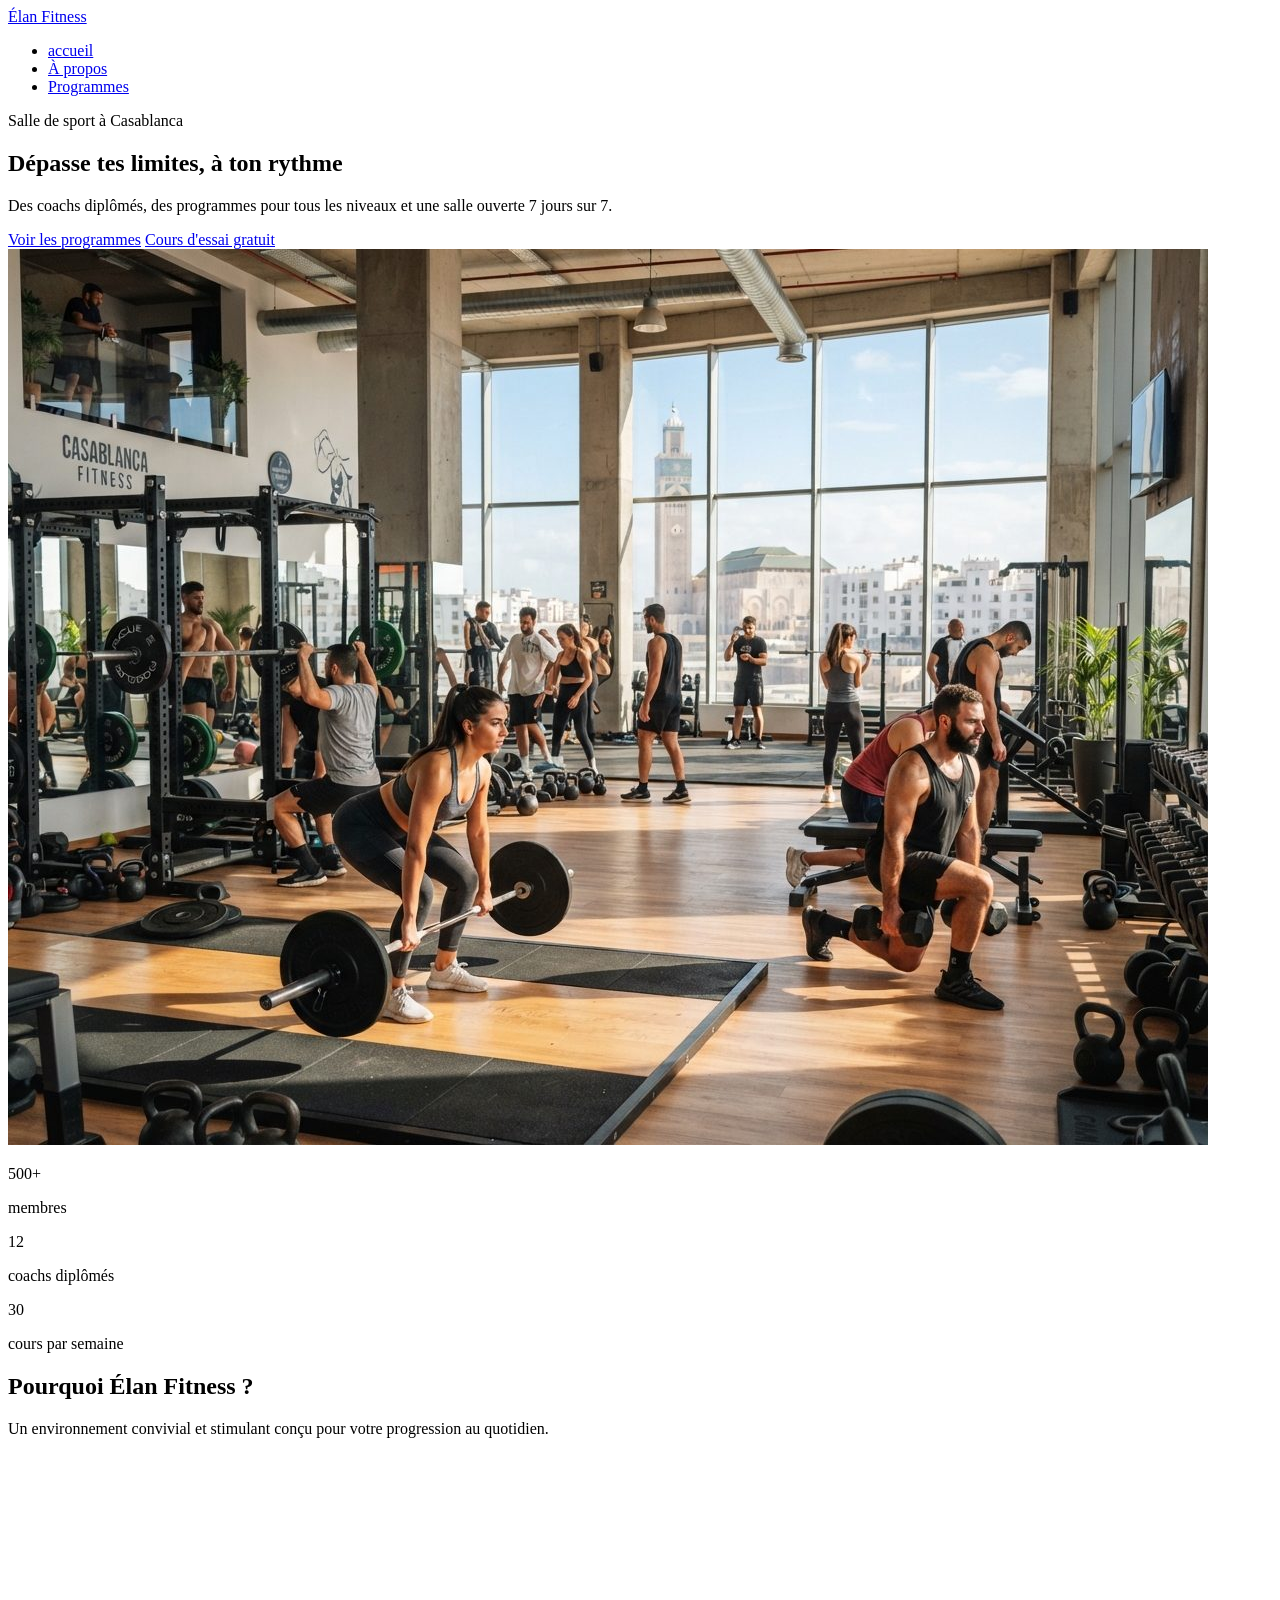
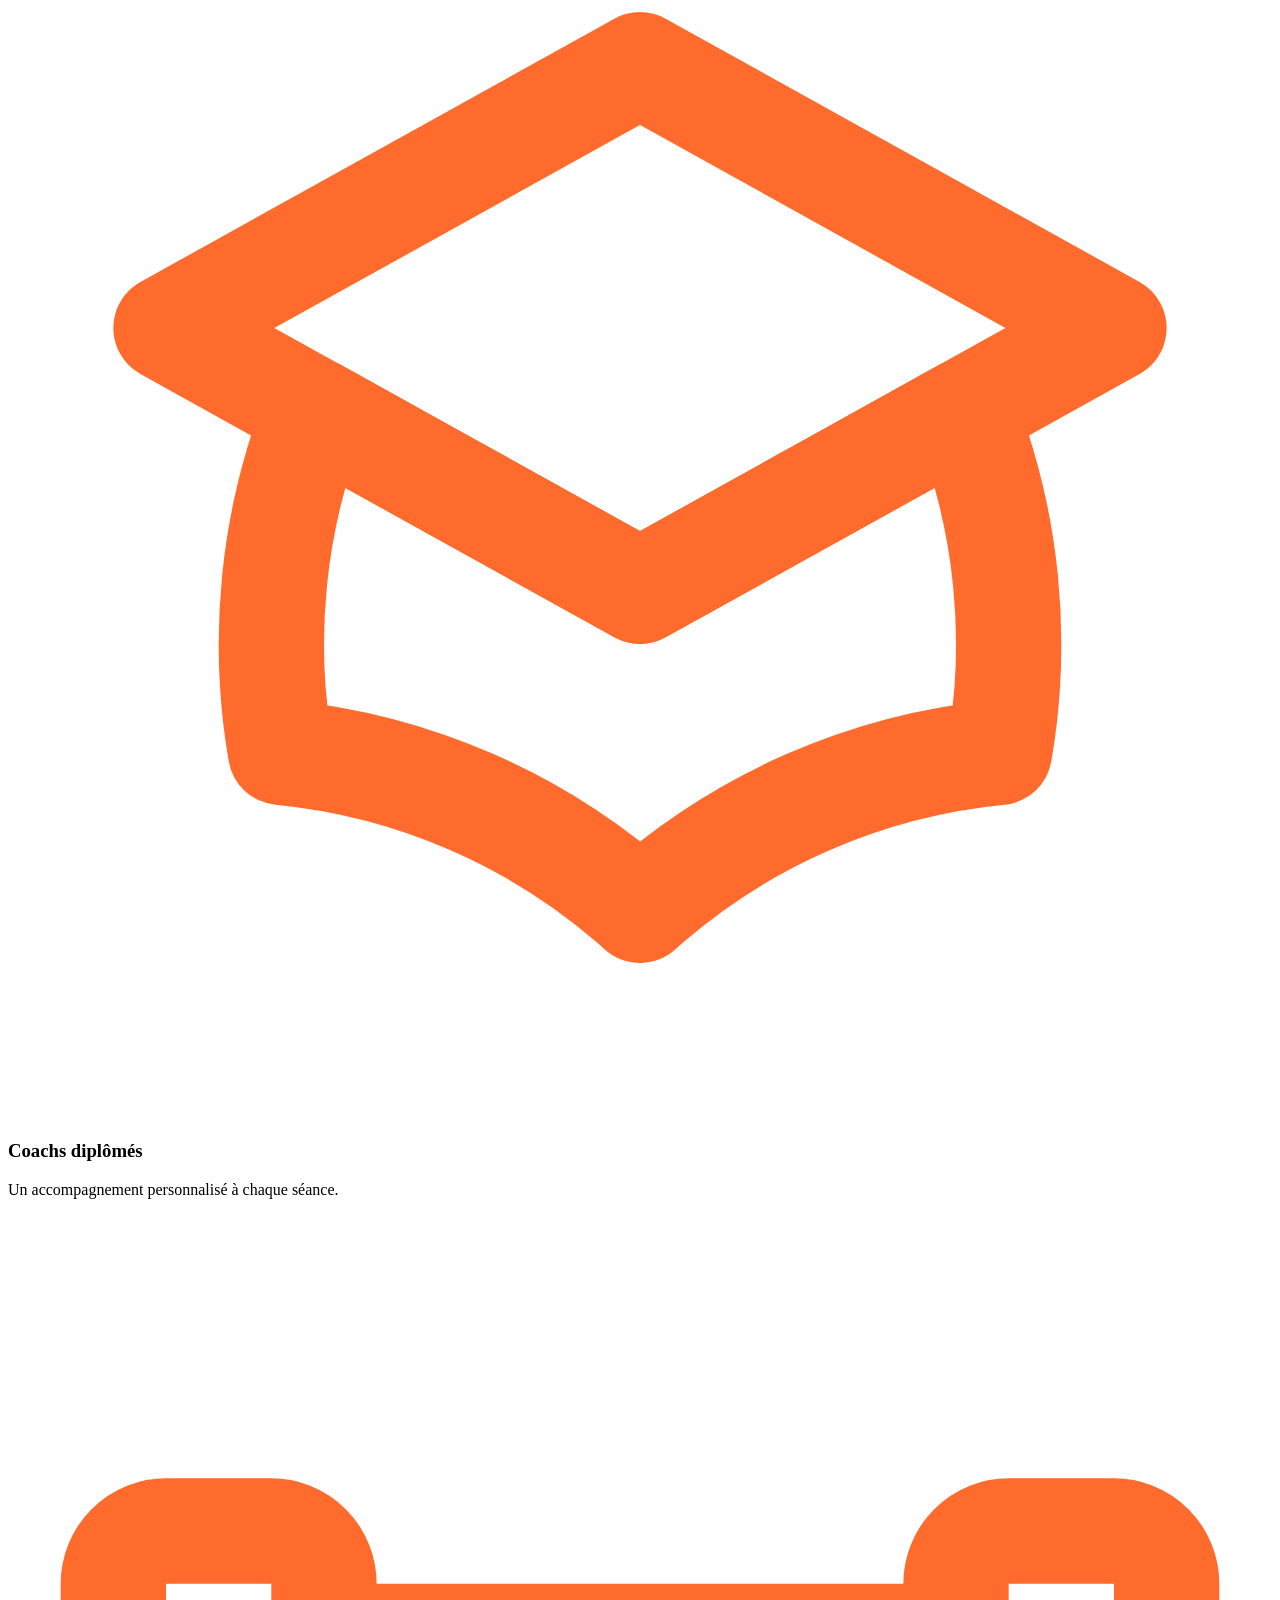
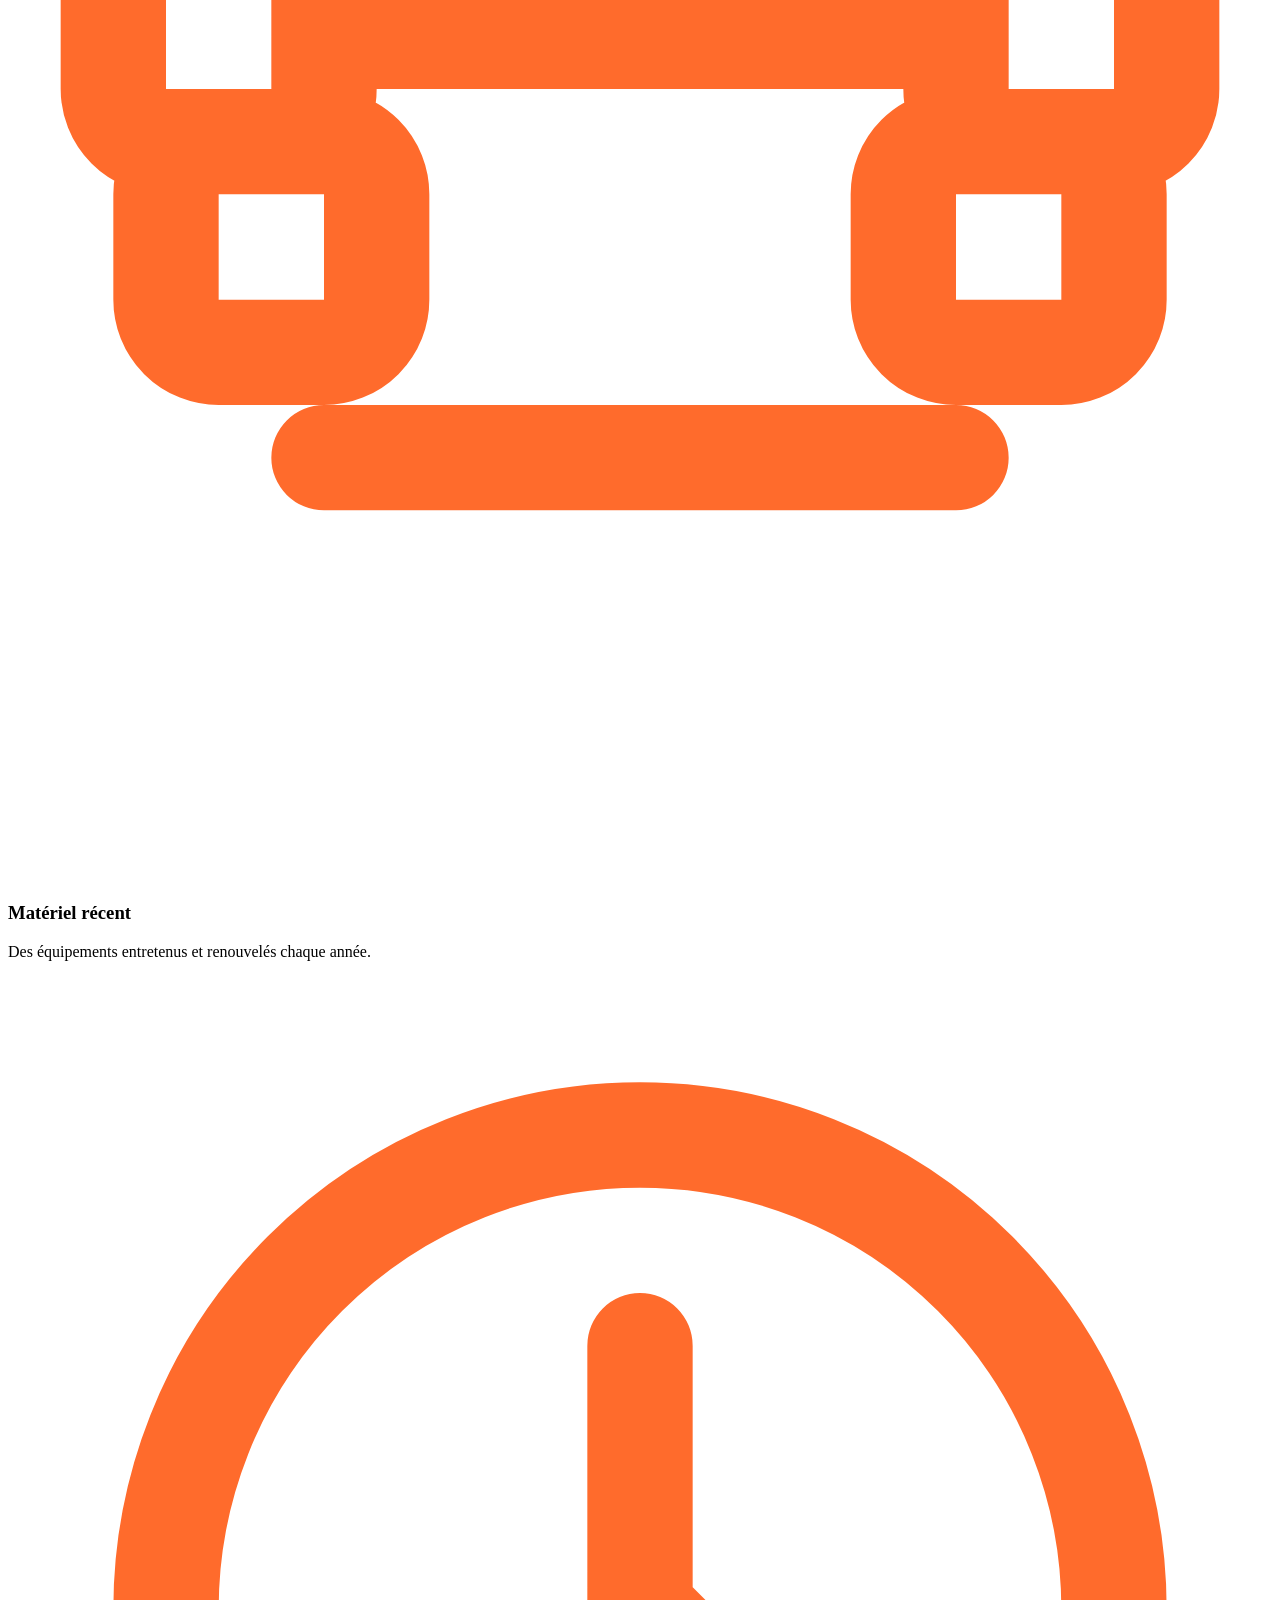
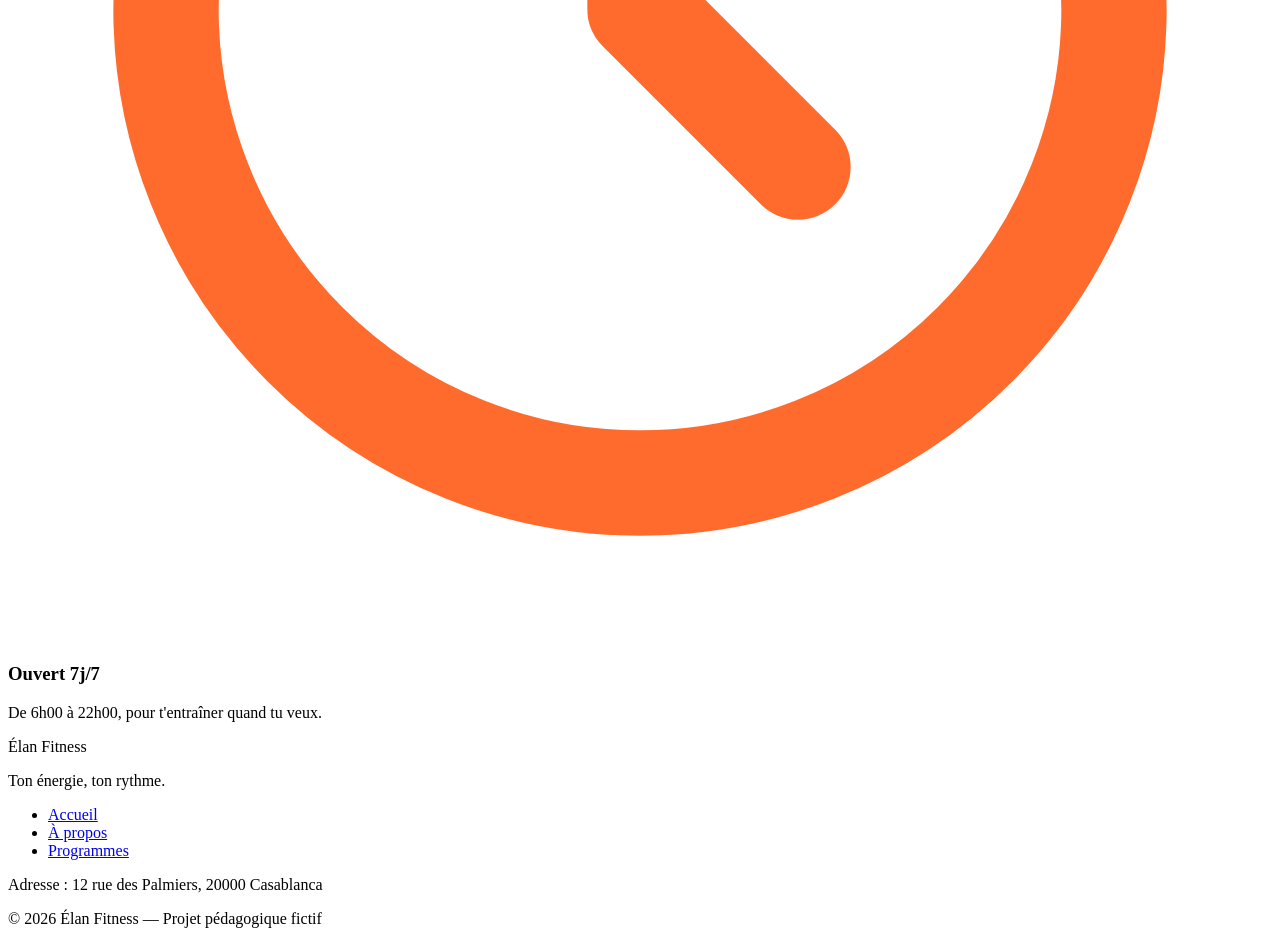
==== index.html @ ed22708d "first commit" ====
<!DOCTYPE html>
<html lang="fr">
<head>
  <meta charset="UTF-8">
  <meta name="viewport" content="width=device-width, initial-scale=1">
  <meta name="description" content="Élan Fitness, salle de sport à Casablanca : musculation, yoga, cardio et boxe fitness avec des coachs diplômés. Réservez votre cours d'essai gratuit.">
  <title>Élan Fitness | Salle de sport à Casablanca</title>

  <link rel="preconnect" href="https://fonts.googleapis.com">
  <link rel="preconnect" href="https://fonts.gstatic.com" crossorigin>
  <link href="https://fonts.googleapis.com/css2?family=Inter:wght@400;500;600&family=Poppins:wght@600;700;800&display=swap" rel="stylesheet">

  <link rel="stylesheet" href="style.css">
</head>

<body>

  <header class="en-tete">
    <div class="conteneur en-tete-contenu">
      <a href="#accueil" class="logo">Élan Fitness</a>

      <nav aria-label="Navigation principale">
        <ul class="menu">
          <li><a href="index.html" class="lien-actif">accueil</a></li>
          <li><a href="index2.html">À propos</a></li>
          <li><a href="index3.html">Programmes</a></li>
        </ul>
      </nav>
    </div>
  </header>

  <main>

    <section id="accueil" class="hero">
      <div class="conteneur">

        <div class="hero-contenu">
          <div class="hero-texte">
            <p class="sur-titre">Salle de sport à Casablanca</p>
            <h1>Dépasse tes limites, à ton rythme</h1>
            <p class="hero-description">
              Des coachs diplômés, des programmes pour tous les niveaux et une salle ouverte 7 jours sur 7.
            </p>
            <div class="boutons">
              <a href="#programmes" class="bouton bouton-principal">Voir les programmes</a>
              <a href="#contact" class="bouton bouton-secondaire">Cours d'essai gratuit</a>
            </div>
          </div>

          <img class="hero-image" src="img/hero.jpg" alt="Des personnes s'entraînent dans une salle de sport lumineuse à Casablanca">
        </div>

        <div class="chiffres">
          <div class="chiffre">
            <p class="chiffre-nombre">500+</p>
            <p>membres</p>
          </div>
          <div class="chiffre">
            <p class="chiffre-nombre">12</p>
            <p>coachs diplômés</p>
          </div>
          <div class="chiffre">
            <p class="chiffre-nombre">30</p>
            <p>cours par semaine</p>
          </div>
        </div>

      </div>
    </section>

    <section class="section section-blanche">
      <div class="conteneur">

        <div class="section-titre">
          <h2>Pourquoi Élan Fitness ?</h2>
          <p>Un environnement convivial et stimulant conçu pour votre progression au quotidien.</p>
        </div>

        <div class="cartes">
          <article class="carte carte-avantage">
            <div class="icone"><img src="img/icone-coach.svg" alt=""></div>
            <h3>Coachs diplômés</h3>
            <p>Un accompagnement personnalisé à chaque séance.</p>
          </article>

          <article class="carte carte-avantage">
            <div class="icone"><img src="img/icone-materiel.svg" alt=""></div>
            <h3>Matériel récent</h3>
            <p>Des équipements entretenus et renouvelés chaque année.</p>
          </article>

          <article class="carte carte-avantage">
            <div class="icone"><img src="img/icone-horloge.svg" alt=""></div>
            <h3>Ouvert 7j/7</h3>
            <p>De 6h00 à 22h00, pour t'entraîner quand tu veux.</p>
          </article>
        </div>

      </div>
    </section>
    
  <footer class="pied-de-page">
    <div class="conteneur">

      <div class="pied-haut">
        <div>
          <p class="logo logo-clair">Élan Fitness</p>
          <p class="slogan">Ton énergie, ton rythme.</p>
        </div>

        <nav aria-label="Navigation du pied de page">
          <ul class="menu menu-pied">
            <li><a href="index.html">Accueil</a></li>
            <li><a href="index2.html">À propos</a></li>
            <li><a href="index3.html">Programmes</a></li>
          </ul>
        </nav>
      </div>

      <div class="pied-bas">
        <p>Adresse : 12 rue des Palmiers, 20000 Casablanca</p>
        <p>&copy; 2026 Élan Fitness — Projet pédagogique fictif</p>
      </div>

    </div>
  </footer>
  </main>
</body>
</html>
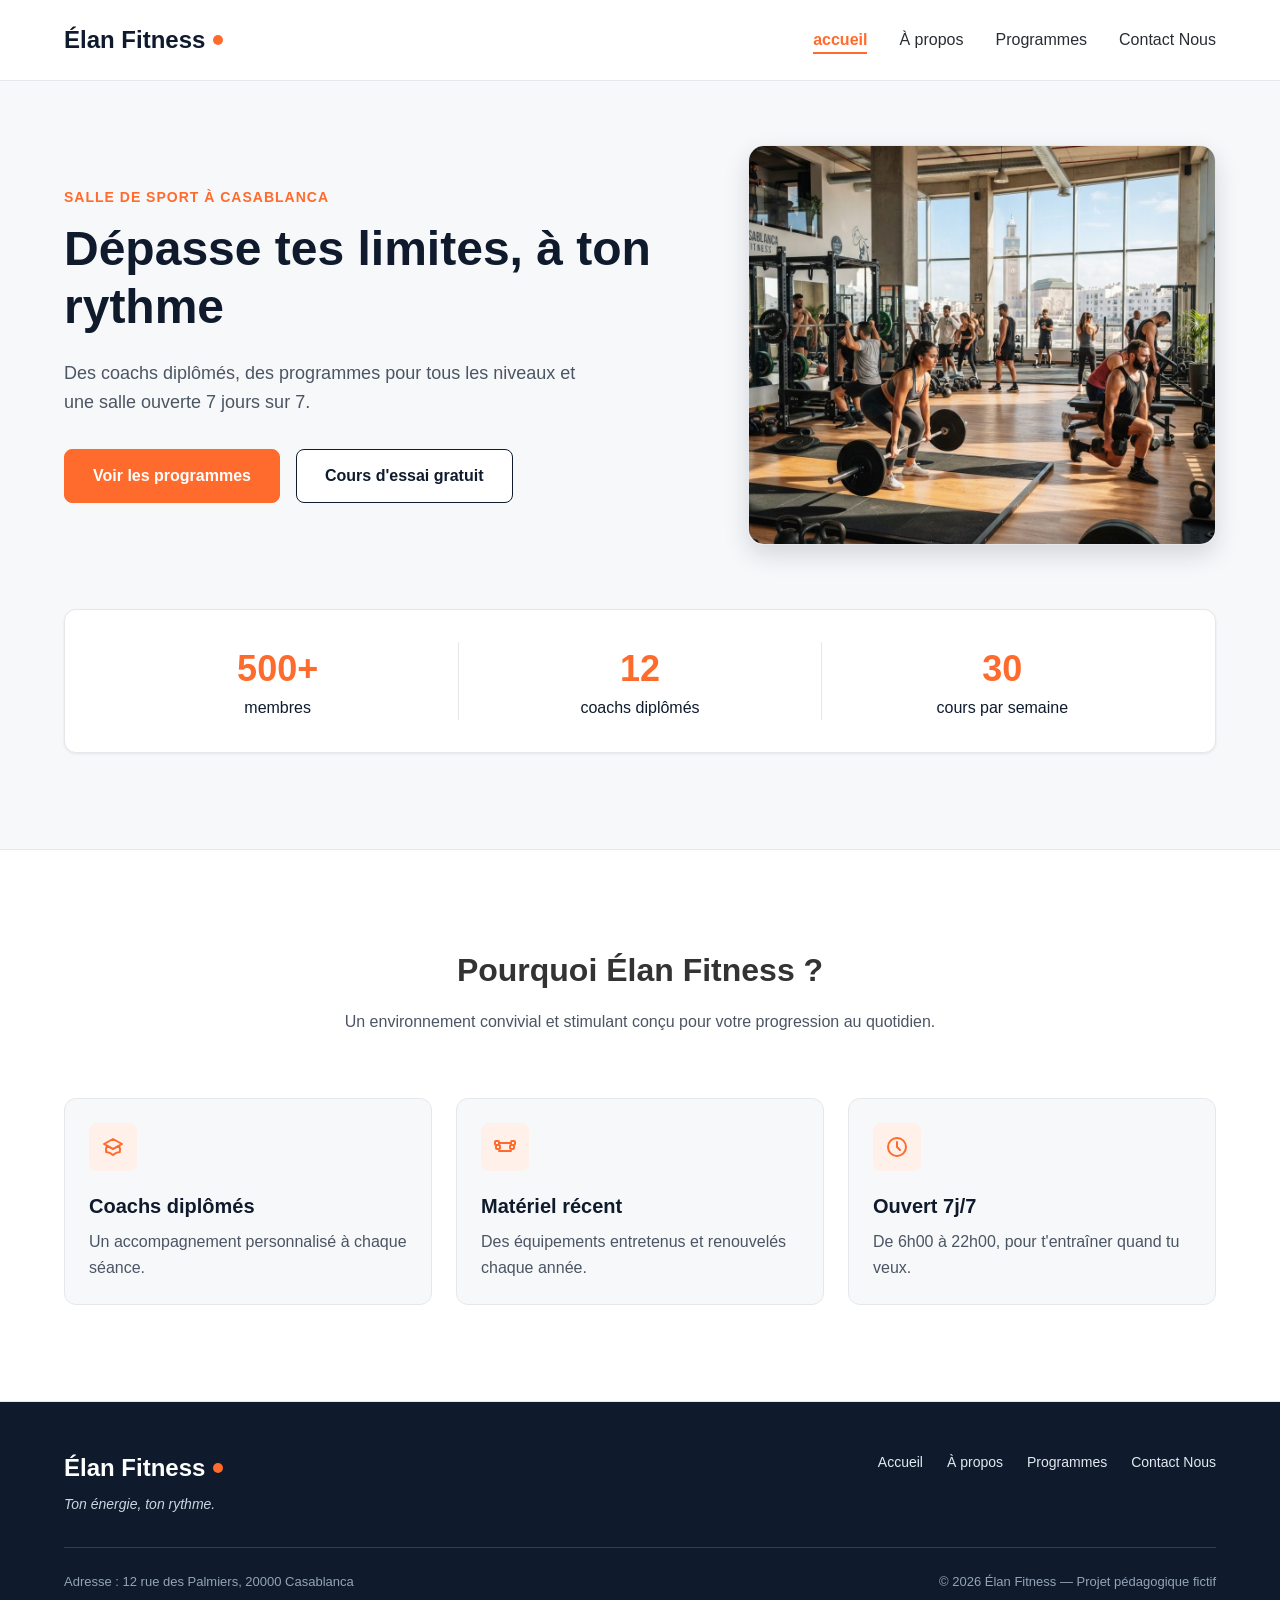
==== commit 7d80d639: "secend commit" ====
--- a/index.html
+++ b/index.html
@@ -24,6 +24,7 @@
           <li><a href="index.html" class="lien-actif">accueil</a></li>
           <li><a href="index2.html">À propos</a></li>
           <li><a href="index3.html">Programmes</a></li>
+          <li><a href="contact.html">Contact Nous</a></li>
         </ul>
       </nav>
     </div>
@@ -113,6 +114,7 @@
             <li><a href="index.html">Accueil</a></li>
             <li><a href="index2.html">À propos</a></li>
             <li><a href="index3.html">Programmes</a></li>
+            <li><a href="contact.html">Contact Nous</a></li>
           </ul>
         </nav>
       </div>
--- a/style.css
+++ b/style.css
@@ -0,0 +1,605 @@
+* {
+  box-sizing: border-box;
+  margin: 0;
+  padding: 0;
+}
+
+html {
+  scroll-behavior: smooth;
+}
+
+body {
+  font-family: 'Inter', Arial, sans-serif;
+  font-size: 16px;
+  line-height: 1.5;
+  color: #282d34;
+  background-color: #F7F8FA;
+}
+
+h1, h2, h3, h4 {
+  font-family: 'Poppins', Arial, sans-serif;
+  color: #0F1B2D;
+}
+
+a {
+  color: inherit;
+  text-decoration: none;
+}
+
+ul {
+  list-style: none;
+}
+
+img {
+  display: block;
+  max-width: 100%;
+}
+
+a:focus-visible,
+button:focus-visible {
+  outline: 3px solid #FF6B2C;
+  outline-offset: 2px;
+}
+
+.conteneur {
+  width: 100%;
+  max-width: 1200px;
+  margin: 0 auto;
+  padding: 0 24px;
+}
+
+.section {
+  padding: 96px 0;
+}
+
+.section-blanche {
+  background-color: #FFFFFF;
+  border-top: 1px solid #E5E7EB;
+  border-bottom: 1px solid #E5E7EB;
+}
+
+.section-titre {
+  max-width: 640px;
+  margin: 0 auto 64px;
+  text-align: center;
+}
+
+.section-titre h2 {
+  font-size: 32px;
+  margin-bottom: 16px;
+}
+
+.section-titre h3 {
+  font-size: 26px;
+  margin-bottom: 12px;
+}
+
+.section-titre p {
+  color: #4B5563;
+}
+
+.sur-titre {
+  font-size: 14px;
+  font-weight: 600;
+  color: #FF6B2C;
+  text-transform: uppercase;
+  letter-spacing: 1px;
+  margin-bottom: 12px;
+}
+
+.bouton {
+  display: inline-block;
+  padding: 14px 28px;
+  border-radius: 8px;
+  font-size: 16px;
+  font-weight: 600;
+  text-align: center;
+  cursor: pointer;
+}
+
+.bouton-principal {
+  background-color: #FF6B2C;
+  border: 1px solid #FF6B2C;
+  color: #FFFFFF;
+}
+
+.bouton-principal:hover {
+  background-color: #F05817;
+}
+
+.bouton-secondaire {
+  background-color: #FFFFFF;
+  border: 1px solid #0F1B2D;
+  color: #0F1B2D;
+}
+
+.bouton-secondaire:hover {
+  background-color: #F3F4F6;
+}
+
+.cartes {
+  display: flex;
+  gap: 24px;
+}
+
+.carte {
+  flex: 1;
+  background-color: #FFFFFF;
+  border: 1px solid #E5E7EB;
+  border-radius: 12px;
+  box-shadow: 0 1px 3px rgba(15, 27, 45, 0.08);
+}
+
+.icone {
+  width: 48px;
+  height: 48px;
+  background-color: #FFF0EA;
+  border-radius: 8px;
+  display: flex;
+  align-items: center;
+  justify-content: center;
+}
+
+.icone img {
+  width: 24px;
+  height: 24px;
+}
+
+.icone-petite {
+  width: 32px;
+  height: 32px;
+  border-radius: 50%;
+}
+
+.icone-petite img {
+  width: 16px;
+  height: 16px;
+}
+
+.en-tete {
+  position: sticky;
+  top: 0;
+  z-index: 10;
+  background-color: #FFFFFF;
+  border-bottom: 1px solid #E5E7EB;
+}
+
+.en-tete-contenu {
+  height: 80px;
+  display: flex;
+  align-items: center;
+  justify-content: space-between;
+}
+
+.logo {
+  display: flex;
+  align-items: center;
+  font-family: 'Poppins', Arial, sans-serif;
+  font-size: 24px;
+  font-weight: 700;
+  color: #0F1B2D;
+}
+
+.logo::after {
+  content: "";
+  width: 10px;
+  height: 10px;
+  margin-left: 8px;
+  background-color: #FF6B2C;
+  border-radius: 50%;
+}
+
+.menu {
+  display: flex;
+  gap: 32px;
+}
+
+.menu a {
+  font-weight: 500;
+  padding-bottom: 4px;
+  border-bottom: 2px solid transparent;
+}
+
+.menu a:hover {
+  color: #FF6B2C;
+}
+
+.menu .lien-actif {
+  color: #FF6B2C;
+  font-weight: 600;
+  border-bottom-color: #FF6B2C;
+}
+
+.hero {
+  padding: 64px 0 96px;
+}
+
+.hero-contenu {
+  display: flex;
+  align-items: center;
+  gap: 32px;
+}
+
+.hero-texte {
+  flex: 7;
+}
+
+.hero-texte h1 {
+  font-size: 48px;
+  font-weight: 800;
+  line-height: 1.2;
+  margin-bottom: 24px;
+}
+
+.hero-description {
+  max-width: 520px;
+  font-size: 18px;
+  line-height: 1.6;
+  color: #4B5563;
+  margin-bottom: 32px;
+}
+
+.boutons {
+  display: flex;
+  flex-wrap: wrap;
+  gap: 16px;
+}
+
+.hero-image {
+  flex: 5;
+  min-width: 0;
+  height: 400px;
+  object-fit: cover;
+  border-radius: 16px;
+  border: 1px solid #E5E7EB;
+  box-shadow: 0 10px 25px rgba(15, 27, 45, 0.15);
+}
+
+.chiffres {
+  display: flex;
+  margin-top: 64px;
+  padding: 32px;
+  background-color: #FFFFFF;
+  border: 1px solid #E5E7EB;
+  border-radius: 12px;
+  box-shadow: 0 1px 3px rgba(15, 27, 45, 0.08);
+}
+
+.chiffre {
+  flex: 1;
+  text-align: center;
+  font-weight: 500;
+  color: #0F1B2D;
+}
+
+.chiffre + .chiffre {
+  border-left: 1px solid #E5E7EB;
+}
+
+.chiffre-nombre {
+  font-family: 'Poppins', Arial, sans-serif;
+  font-size: 36px;
+  font-weight: 800;
+  color: #FF6B2C;
+}
+
+.carte-avantage {
+  padding: 24px;
+  background-color: #F7F8FA;
+  box-shadow: none;
+}
+
+.carte-avantage .icone {
+  margin-bottom: 20px;
+}
+
+.carte-avantage h3 {
+  font-size: 20px;
+  margin-bottom: 8px;
+}
+
+.carte-avantage p {
+  color: #4B5563;
+  line-height: 1.6;
+}
+
+.apropos-contenu {
+  display: flex;
+  align-items: center;
+  gap: 64px;
+}
+
+.apropos-texte {
+  flex: 7;
+}
+
+.apropos-texte h2 {
+  font-size: 36px;
+  line-height: 1.2;
+  margin-bottom: 20px;
+}
+
+.apropos-texte p {
+  color: #4B5563;
+  line-height: 1.7;
+  margin-bottom: 16px;
+}
+
+.valeurs {
+  display: flex;
+  gap: 16px;
+  margin-top: 32px;
+}
+
+.valeur {
+  flex: 1;
+  display: flex;
+  align-items: center;
+  gap: 12px;
+  padding: 12px 16px;
+  background-color: #FFFFFF;
+  border: 1px solid #E5E7EB;
+  border-radius: 12px;
+  font-family: 'Poppins', Arial, sans-serif;
+  font-size: 14px;
+  font-weight: 600;
+  color: #0F1B2D;
+}
+
+.apropos-image {
+  flex: 5;
+  min-width: 0;
+  height: 360px;
+  object-fit: cover;
+  border-radius: 16px;
+  box-shadow: 0 10px 25px rgba(15, 27, 45, 0.15);
+}
+
+.carte-programme {
+  display: flex;
+  flex-direction: column;
+  overflow: hidden;
+}
+
+.carte-programme > img {
+  width: 100%;
+  height: 200px;
+  object-fit: cover;
+}
+
+.programme-corps {
+  flex: 1;
+  display: flex;
+  flex-direction: column;
+  padding: 20px;
+}
+
+.programme-corps h3 {
+  font-size: 20px;
+  margin-bottom: 8px;
+}
+
+.programme-corps p {
+  font-size: 15px;
+  color: #4B5563;
+}
+
+.etiquette {
+  align-self: flex-start;
+  padding: 4px 10px;
+  margin-bottom: 12px;
+  border-radius: 6px;
+  font-size: 12px;
+  font-weight: 600;
+}
+
+.etiquette-orange {
+  background-color: #FFEDE5;
+  color: #C2410C;
+}
+
+.etiquette-bleue {
+  background-color: #DBEAFE;
+  color: #1D4ED8;
+}
+
+.etiquette-verte {
+  background-color: #D1FAE5;
+  color: #047857;
+}
+
+.programme-corps .duree {
+  display: flex;
+  align-items: center;
+  gap: 8px;
+  margin-top: auto;
+  padding-top: 16px;
+  border-top: 1px solid #E5E7EB;
+  font-size: 13px;
+  font-weight: 600;
+  color: #0F1B2D;
+}
+
+.programme-corps h3 + p {
+  margin-bottom: 16px;
+}
+
+.duree img {
+  width: 16px;
+  height: 16px;
+}
+
+.formules {
+  margin-top: 96px;
+}
+
+.formule {
+  position: relative;
+  display: flex;
+  flex-direction: column;
+  padding: 28px;
+}
+
+.formule h4 {
+  font-size: 20px;
+}
+
+.prix {
+  margin: 8px 0 16px;
+  font-family: 'Poppins', Arial, sans-serif;
+  font-size: 30px;
+  font-weight: 800;
+  color: #FF6B2C;
+}
+
+.prix span {
+  font-family: 'Inter', Arial, sans-serif;
+  font-size: 16px;
+  font-weight: 500;
+  color: #4B5563;
+}
+
+.prix-note {
+  margin: -8px 0 16px;
+  font-size: 13px;
+  color: #4B5563;
+}
+
+.formule-liste {
+  flex: 1;
+  margin-bottom: 24px;
+}
+
+.formule-liste li {
+  padding-left: 28px;
+  margin-bottom: 12px;
+  font-size: 15px;
+  background-image: url('img/icone-check.svg');
+  background-repeat: no-repeat;
+  background-position: left center;
+  background-size: 16px;
+}
+
+.formule .bouton {
+  display: block;
+}
+
+.formule-populaire {
+  border: 2px solid #FF6B2C;
+  box-shadow: 0 10px 25px rgba(255, 107, 44, 0.2);
+}
+
+.badge-populaire {
+  position: absolute;
+  top: -14px;
+  left: 50%;
+  transform: translateX(-50%);
+  padding: 4px 14px;
+  background-color: #FF6B2C;
+  border-radius: 999px;
+  font-size: 12px;
+  font-weight: 700;
+  text-transform: uppercase;
+  color: #FFFFFF;
+}
+
+.pied-de-page {
+  padding: 48px 0 32px;
+  background-color: #0F1B2D;
+  color: #FFFFFF;
+}
+
+.pied-haut {
+  display: flex;
+  justify-content: space-between;
+  align-items: flex-start;
+  padding-bottom: 32px;
+  border-bottom: 1px solid rgba(255, 255, 255, 0.15);
+}
+
+.logo-clair {
+  color: #FFFFFF;
+}
+
+.slogan {
+  margin-top: 8px;
+  font-size: 14px;
+  font-style: italic;
+  color: #CBD5E1;
+}
+
+.menu-pied {
+  gap: 24px;
+}
+
+.menu-pied a {
+  font-size: 14px;
+  font-weight: 400;
+  color: #E2E8F0;
+}
+
+.pied-bas {
+  display: flex;
+  justify-content: space-between;
+  margin-top: 24px;
+  font-size: 13px;
+  color: #94A3B8;
+}
+
+.contact-form-container{
+
+  background-color: #fff;
+    padding: 20px;
+    border-radius: 50px;
+    box-shadow: 0 4px 8px rgba(0, 0, 0, 0.2);
+    max-width: 600px;
+    width: 100%;
+    margin: 50px;
+}
+h2 {
+    margin-top: 0;
+    color: #333;
+    text-align: center;
+}
+.form-group {
+    margin-bottom: 1rem;
+}
+
+label {
+    display: block;
+    margin-bottom: 0.5rem;
+    font-weight: bold;
+    color: #333;
+    text-align: left;
+}
+
+input, textarea {
+    width: 100%;
+    padding: 0.8rem;
+    border: 1px solid #ddd;
+    border-radius: 4px;
+    box-sizing: border-box;
+    font-size: 1rem;
+}
+
+textarea {
+    resize: vertical;
+}
+
+
+.submit-button {
+    background-color: #c9490d;
+    color: white;
+    border: none;
+    padding: 0.75rem;
+    border-radius: 4px;
+    font-size: 1rem;
+    cursor: pointer;
+    width: 100%;
+    transition: background-color 0.3s;
+}
+
+.submit-button:hover {
+    background-color: #218838;
+}
+
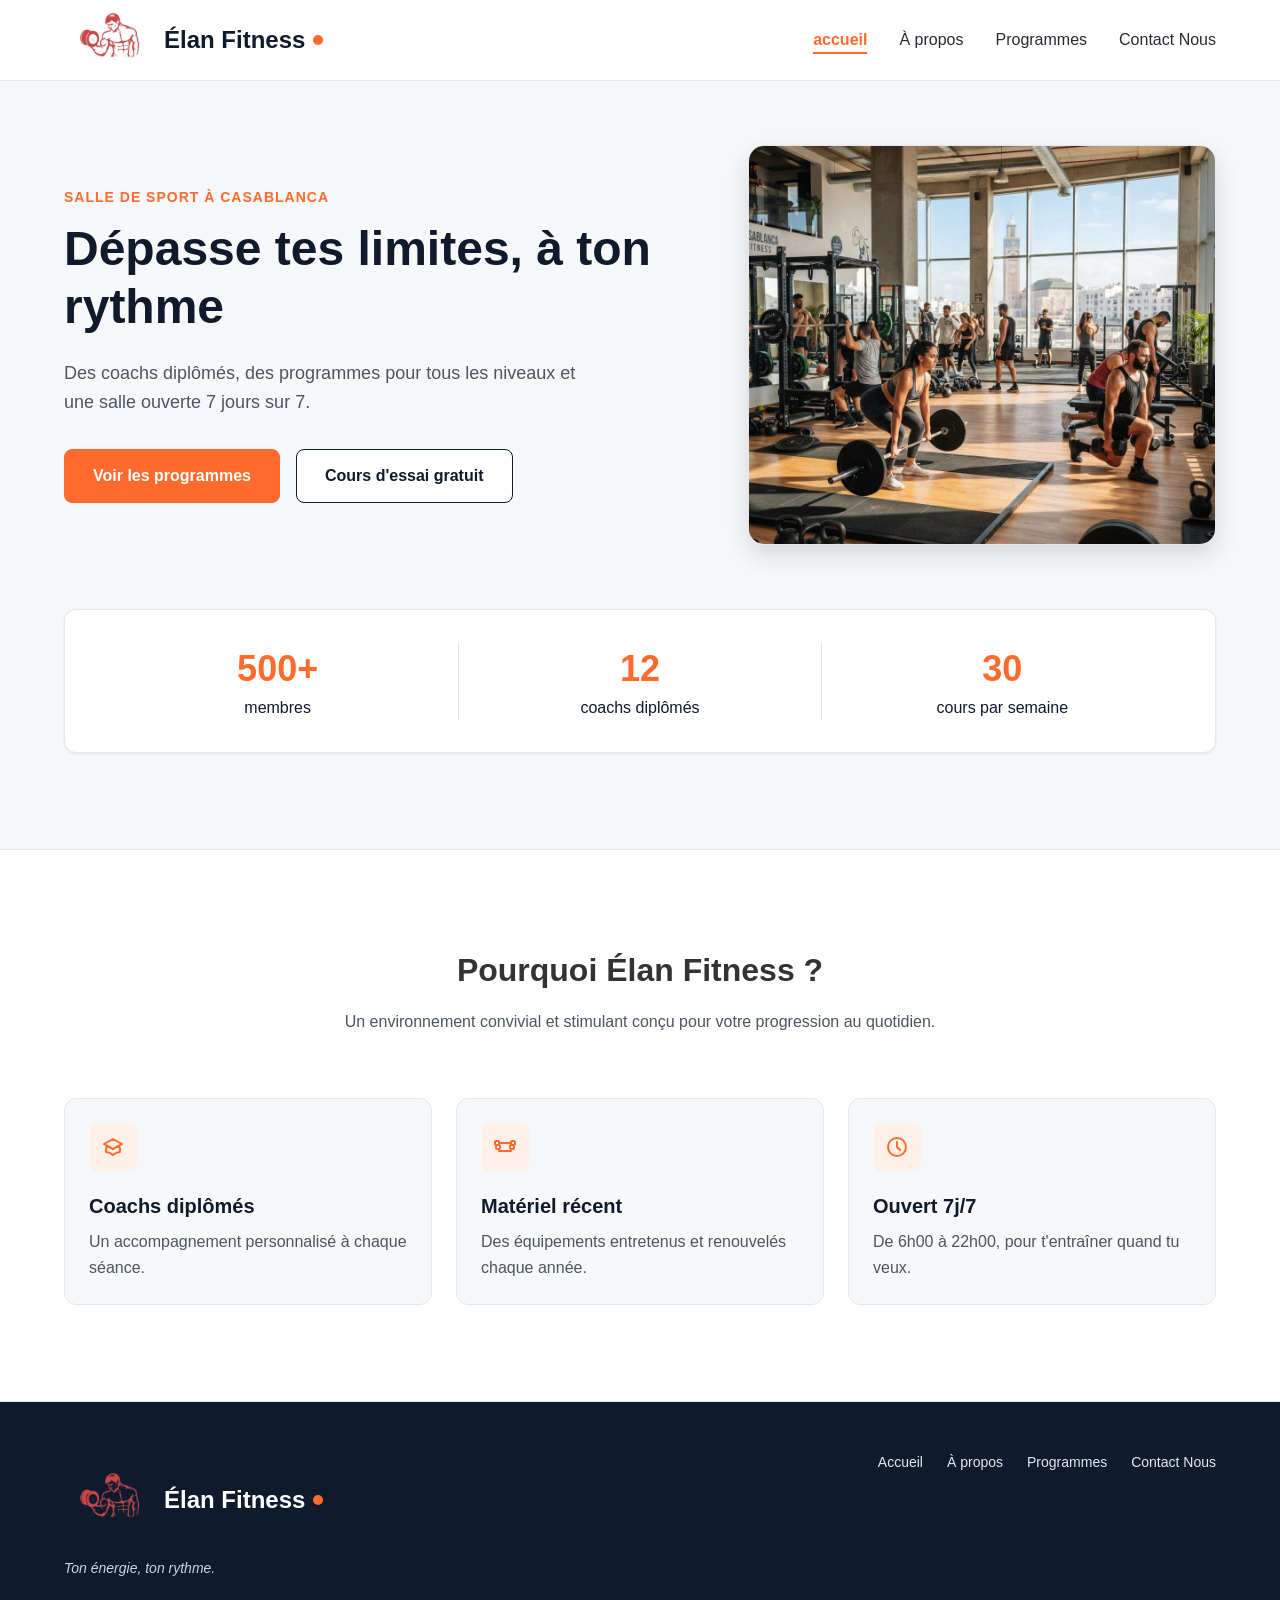
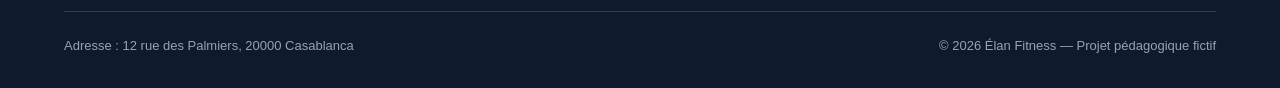
==== commit 2be030d7: "last changes of breef" ====
--- a/index.html
+++ b/index.html
@@ -17,7 +17,7 @@
 
   <header class="en-tete">
     <div class="conteneur en-tete-contenu">
-      <a href="#accueil" class="logo">Élan Fitness</a>
+      <a href="index.html" class="logo"><img src="img/fitnesse.png" alt="" class=" musculation logo">Élan Fitness</a>
 
       <nav aria-label="Navigation principale">
         <ul class="menu">
@@ -43,8 +43,8 @@
               Des coachs diplômés, des programmes pour tous les niveaux et une salle ouverte 7 jours sur 7.
             </p>
             <div class="boutons">
-              <a href="#programmes" class="bouton bouton-principal">Voir les programmes</a>
-              <a href="#contact" class="bouton bouton-secondaire">Cours d'essai gratuit</a>
+              <a href="index3.html" class="bouton bouton-principal">Voir les programmes</a>
+              <a href="contact.html" class="bouton bouton-secondaire">Cours d'essai gratuit</a>
             </div>
           </div>
 
@@ -105,7 +105,7 @@
 
       <div class="pied-haut">
         <div>
-          <p class="logo logo-clair">Élan Fitness</p>
+          <p class="logo logo-clair"><img src="img/fitnesse.png" alt="" class=" musculation logo">Élan Fitness</p>
           <p class="slogan">Ton énergie, ton rythme.</p>
         </div>
 
--- a/style.css
+++ b/style.css
@@ -550,10 +550,10 @@
 
   background-color: #fff;
     padding: 20px;
-    border-radius: 50px;
+    border-radius:  50px;
     box-shadow: 0 4px 8px rgba(0, 0, 0, 0.2);
     max-width: 600px;
-    width: 100%;
+    width: 60%;
     margin: 50px;
 }
 h2 {
@@ -602,4 +602,274 @@
 .submit-button:hover {
     background-color: #218838;
 }
-
+.musculation{
+  width: 100px;
+  height: 100px;
+  
+  border-radius: 8px;
+  display: flex;
+  align-items: center;
+  justify-content: center;
+}
+/* =========================
+   TÉLÉPHONE
+========================= */
+
+@media (max-width: 480px) {
+
+  body {
+    font-size: 15px;
+  }
+
+  .conteneur {
+    padding: 0 12px;
+  }
+
+  .section {
+    padding: 48px 0;
+  }
+
+  .section-titre {
+    margin-bottom: 32px;
+  }
+
+  .section-titre h2 {
+    font-size: 25px;
+  }
+
+  .section-titre h3 {
+    font-size: 21px;
+  }
+
+  .en-tete-contenu {
+    flex-direction: column;
+    align-items: flex-start;
+  }
+
+  .logo {
+    font-size: 22px;
+  }
+
+  .menu {
+    width: 100%;
+    gap: 12px 16px;
+  }
+
+  .menu a {
+    font-size: 14px;
+  }
+
+  .hero {
+    padding: 40px 0 48px;
+  }
+
+  .hero-texte h1 {
+    font-size: 32px;
+  }
+
+  .hero-description {
+    font-size: 16px;
+    margin-bottom: 24px;
+  }
+
+  .boutons {
+    flex-direction: column;
+  }
+
+  .bouton {
+    width: 100%;
+    padding: 12px 16px;
+  }
+
+  .hero-image {
+    height: 240px;
+  }
+
+  .chiffres {
+    flex-direction: column;
+    gap: 20px;
+    margin-top: 32px;
+    padding: 24px 12px;
+  }
+
+  .chiffre + .chiffre {
+    border-left: none;
+    border-top: 1px solid #E5E7EB;
+    padding-top: 16px;
+  }
+
+  .chiffre-nombre {
+    font-size: 28px;
+  }
+
+  .cartes {
+    flex-direction: column;
+    gap: 20px;
+  }
+
+  .carte {
+    width: 100%;
+    flex: 1 1 auto;
+  }
+
+  .apropos-contenu {
+    gap: 24px;
+  }
+
+  .apropos-texte h2 {
+    font-size: 27px;
+  }
+
+  .apropos-image {
+    height: 240px;
+  }
+
+  .valeurs {
+    flex-direction: column;
+  }
+
+  .valeur {
+    width: 100%;
+    flex: 1 1 auto;
+  }
+
+  .carte-programme > img {
+    height: 180px;
+  }
+
+  .formules {
+    margin-top: 48px;
+  }
+
+  .formule {
+    padding: 24px 18px;
+  }
+
+  .prix {
+    font-size: 27px;
+  }
+
+  .pied-de-page {
+    padding: 36px 0 24px;
+  }
+
+  .pied-haut {
+    flex-direction: column;
+    gap: 24px;
+  }
+
+  .menu-pied {
+    flex-wrap: wrap;
+    gap: 16px;
+  }
+
+  .pied-bas {
+    flex-direction: column;
+    gap: 12px;
+  }
+}/* =========================
+   TABLETTE
+========================= */
+
+@media (max-width: 768px) {
+
+  .conteneur {
+    padding: 0 16px;
+  }
+
+  .section {
+    padding: 64px 0;
+  }
+
+  .section-titre {
+    margin-bottom: 40px;
+  }
+
+  .section-titre h2 {
+    font-size: 28px;
+  }
+
+  .section-titre h3 {
+    font-size: 23px;
+  }
+
+  .en-tete-contenu {
+    height: auto;
+    min-height: 70px;
+    padding: 16px 0;
+    gap: 16px;
+    flex-wrap: wrap;
+  }
+
+  .menu {
+    gap: 16px;
+    flex-wrap: wrap;
+  }
+
+  .hero-contenu {
+    flex-direction: column;
+    align-items: stretch;
+  }
+
+  .hero-texte h1 {
+    font-size: 38px;
+  }
+
+  .hero-image {
+    width: 100%;
+    height: 320px;
+  }
+
+  .chiffres {
+    padding: 24px 12px;
+  }
+
+  .chiffre-nombre {
+    font-size: 28px;
+  }
+
+  .cartes {
+    flex-wrap: wrap;
+  }
+
+  .carte {
+    flex: 1 1 250px;
+  }
+
+  .apropos-contenu {
+    flex-direction: column;
+    gap: 32px;
+    align-items: stretch;
+  }
+
+  .apropos-texte h2 {
+    font-size: 30px;
+  }
+
+  .apropos-image {
+    width: 100%;
+    height: 320px;
+  }
+
+  .valeurs {
+    flex-wrap: wrap;
+  }
+
+  .valeur {
+    flex: 1 1 200px;
+  }
+
+  .formules {
+    margin-top: 64px;
+  }
+
+  .pied-haut {
+    gap: 24px;
+    flex-wrap: wrap;
+  }
+
+  .pied-bas {
+    gap: 16px;
+    flex-wrap: wrap;
+  }
+}
